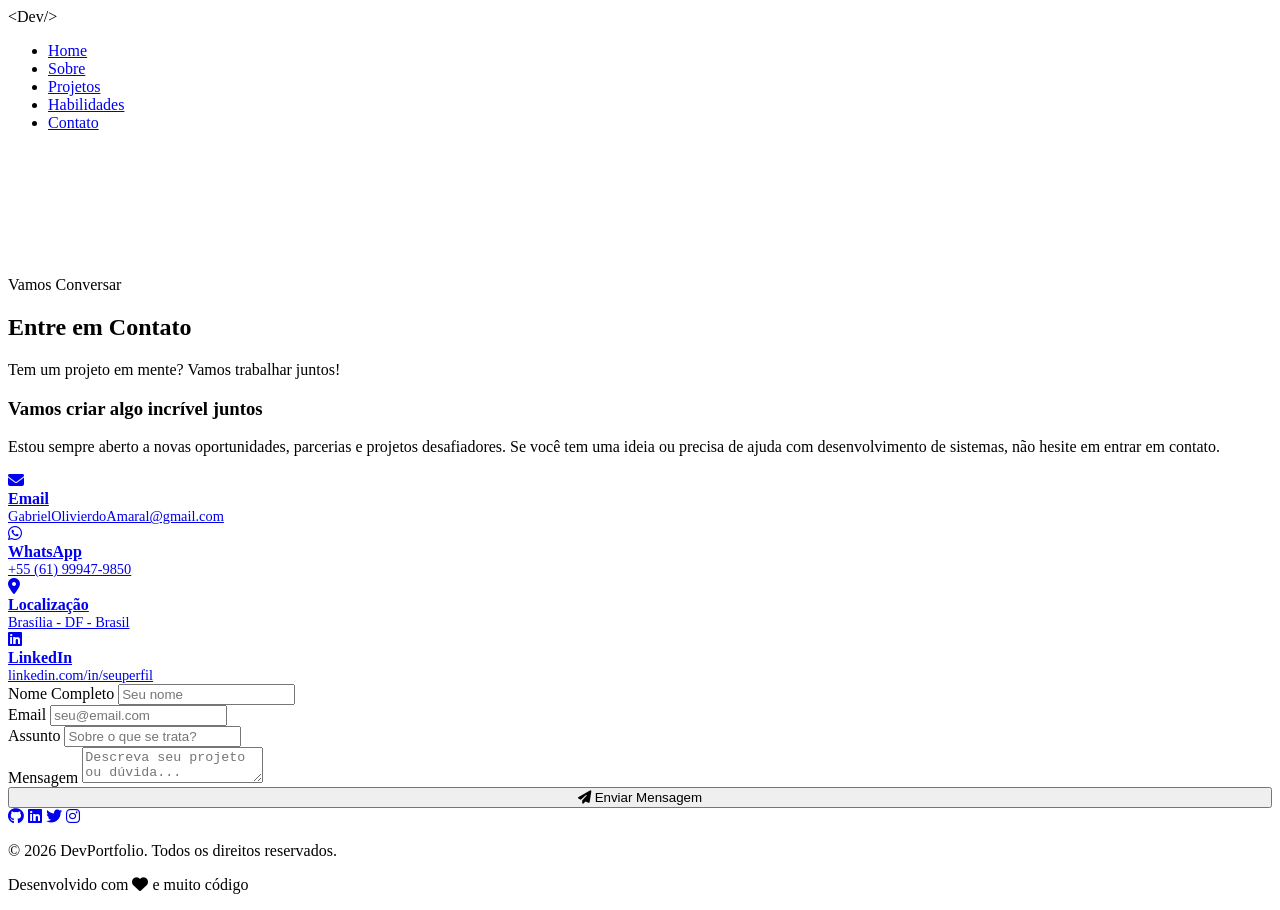
==== contato.html @ b84a5168 "Add files via upload" ====
<!DOCTYPE html>
<html lang="pt-BR">
<head>
    <meta charset="UTF-8">
    <meta name="viewport" content="width=device-width, initial-scale=1.0">
    <title>Contato | DevPortfolio</title>
    <link rel="stylesheet" href="CSS/stryle.css">
    <link rel="stylesheet" href="https://cdnjs.cloudflare.com/ajax/libs/font-awesome/6.4.0/css/all.min.css">
</head>
<body>
    <nav class="navbar">
        <div class="logo">&lt;Dev<span>/</span>&gt;</div>
        <ul class="nav-links">
            <li><a href="index.html">Home</a></li>
            <li><a href="sobre.html">Sobre</a></li>
            <li><a href="projetos.html">Projetos</a></li>
            <li><a href="habilidades.html">Habilidades</a></li>
            <li><a href="contato.html" class="active">Contato</a></li>
        </ul>
    </nav>

    <section style="padding-top: 8rem;">
        <div class="section-header">
            <span class="section-tag">Vamos Conversar</span>
            <h2 class="section-title">Entre em Contato</h2>
            <p class="section-subtitle">Tem um projeto em mente? Vamos trabalhar juntos!</p>
        </div>

        <div class="contact-container">
            <div class="contact-info">
                <h3>Vamos criar algo incrível juntos</h3>
                <p>
                    Estou sempre aberto a novas oportunidades, parcerias e projetos desafiadores. 
                    Se você tem uma ideia ou precisa de ajuda com desenvolvimento de sistemas, 
                    não hesite em entrar em contato.
                </p>

                <div class="contact-links">
                    <a href="mailto:seuemail@exemplo.com" class="contact-link">
                        <i class="fas fa-envelope"></i>
                        <div>
                            <strong>Email</strong>
                            <div style="color: var(--gray); font-size: 0.9rem;">GabrielOlivierdoAmaral@gmail.com</div>
                        </div>
                    </a>
                    
                    <a href="#" class="contact-link">
                        <i class="fab fa-whatsapp"></i>
                        <div>
                            <strong>WhatsApp</strong>
                            <div style="color: var(--gray); font-size: 0.9rem;">+55 (61) 99947-9850</div>
                        </div>
                    </a>
                    
                    <a href="#" class="contact-link">
                        <i class="fas fa-map-marker-alt"></i>
                        <div>
                            <strong>Localização</strong>
                            <div style="color: var(--gray); font-size: 0.9rem;">Brasília - DF - Brasil</div>
                        </div>
                    </a>
                    
                    <a href="#" class="contact-link">
                        <i class="fab fa-linkedin"></i>
                        <div>
                            <strong>LinkedIn</strong>
                            <div style="color: var(--gray); font-size: 0.9rem;">linkedin.com/in/seuperfil</div>
                        </div>
                    </a>
                </div>
            </div>

            <form class="contact-form" onsubmit="event.preventDefault(); alert('Mensagem enviada! (Demo)');">
                <div class="form-group">
                    <label for="nome">Nome Completo</label>
                    <input type="text" id="nome" name="nome" placeholder="Seu nome" required>
                </div>
                
                <div class="form-group">
                    <label for="email">Email</label>
                    <input type="email" id="email" name="email" placeholder="seu@email.com" required>
                </div>
                
                <div class="form-group">
                    <label for="assunto">Assunto</label>
                    <input type="text" id="assunto" name="assunto" placeholder="Sobre o que se trata?" required>
                </div>
                
                <div class="form-group">
                    <label for="mensagem">Mensagem</label>
                    <textarea id="mensagem" name="mensagem" placeholder="Descreva seu projeto ou dúvida..." required></textarea>
                </div>
                
                <button type="submit" class="btn btn-primary" style="width: 100%; justify-content: center;">
                    <i class="fas fa-paper-plane"></i> Enviar Mensagem
                </button>
            </form>
        </div>
    </section>

    <footer>
        <div class="footer-content">
            <div class="social-links">
                <a href="#"><i class="fab fa-github"></i></a>
                <a href="#"><i class="fab fa-linkedin"></i></a>
                <a href="#"><i class="fab fa-twitter"></i></a>
                <a href="#"><i class="fab fa-instagram"></i></a>
            </div>
            <p>&copy; 2026 DevPortfolio. Todos os direitos reservados.</p>
            <p>Desenvolvido com <i class="fas fa-heart" style="color: var(--accent);"></i> e muito código</p>
        </div>
    </footer>
</body>
</html>
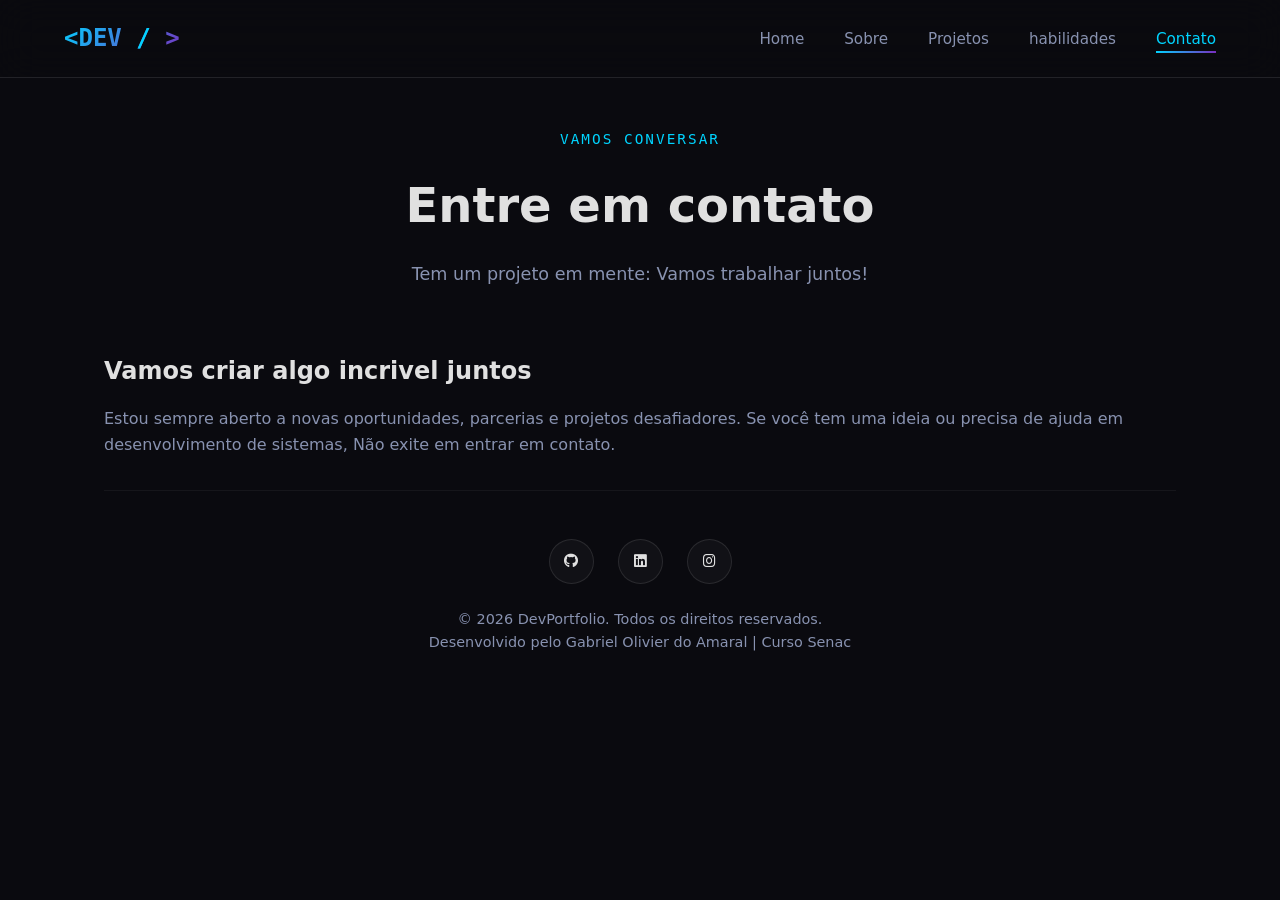
==== commit abdb3356: "Update contato.html" ====
--- a/contato.html
+++ b/contato.html
@@ -1,114 +1,54 @@
-<!DOCTYPE html>
-<html lang="pt-BR">
-<head>
-    <meta charset="UTF-8">
-    <meta name="viewport" content="width=device-width, initial-scale=1.0">
-    <title>Contato | DevPortfolio</title>
-    <link rel="stylesheet" href="CSS/stryle.css">
-    <link rel="stylesheet" href="https://cdnjs.cloudflare.com/ajax/libs/font-awesome/6.4.0/css/all.min.css">
-</head>
-<body>
+<html lang="pt-br">
+    <head>
+        <meta charset="UTF-8">
+        <title>Dev - Site pessoal - Gabriel Olivier do Amaral </title>
+        <link rel="stylesheet" href="CSS/stryle.css">
+        <link rel="stylesheet" href="https://cdnjs.cloudflare.com/ajax/libs/font-awesome/6.4.0/css/all.min.css">
+    </head>
+    <body>
+        <!--MENU DE NAVEGAÇÃO DO SITE-->
     <nav class="navbar">
-        <div class="logo">&lt;Dev<span>/</span>&gt;</div>
+        <div class="Logo"> &lt;DEV <span>/</span> ></div>
         <ul class="nav-links">
             <li><a href="index.html">Home</a></li>
             <li><a href="sobre.html">Sobre</a></li>
             <li><a href="projetos.html">Projetos</a></li>
-            <li><a href="habilidades.html">Habilidades</a></li>
-            <li><a href="contato.html" class="active">Contato</a></li>
+            <li><a href="habilidades.html">habilidades</a></li>
+            <li><a href="contato.html"  class="active">Contato</a></li>
         </ul>
     </nav>
-
     <section style="padding-top: 8rem;">
         <div class="section-header">
-            <span class="section-tag">Vamos Conversar</span>
-            <h2 class="section-title">Entre em Contato</h2>
-            <p class="section-subtitle">Tem um projeto em mente? Vamos trabalhar juntos!</p>
+            <span class="section-tag">Vamos conversar</span>
+            <h2 class="section-title">Entre em contato</h2>
+            <p class="section-subtitle">Tem um projeto em mente: Vamos trabalhar juntos!</p>
         </div>
 
-        <div class="contact-container">
-            <div class="contact-info">
-                <h3>Vamos criar algo incrível juntos</h3>
-                <p>
-                    Estou sempre aberto a novas oportunidades, parcerias e projetos desafiadores. 
-                    Se você tem uma ideia ou precisa de ajuda com desenvolvimento de sistemas, 
-                    não hesite em entrar em contato.
-                </p>
+        <div class ="contact-info" >
+            <h3>Vamos criar algo incrivel juntos</h3>
+            <p>
+                Estou sempre aberto a novas oportunidades, parcerias e projetos desafiadores.
+                Se você tem uma ideia ou precisa de ajuda em desenvolvimento de sistemas,
+                Não exite em entrar em contato.
+            </p>
+            <div class="contact-links">
+                <a href="mailto.seuemail@exemplo.com" class="contact-links">
+                    
+                </a>
 
-                <div class="contact-links">
-                    <a href="mailto:seuemail@exemplo.com" class="contact-link">
-                        <i class="fas fa-envelope"></i>
-                        <div>
-                            <strong>Email</strong>
-                            <div style="color: var(--gray); font-size: 0.9rem;">GabrielOlivierdoAmaral@gmail.com</div>
-                        </div>
-                    </a>
-                    
-                    <a href="#" class="contact-link">
-                        <i class="fab fa-whatsapp"></i>
-                        <div>
-                            <strong>WhatsApp</strong>
-                            <div style="color: var(--gray); font-size: 0.9rem;">+55 (61) 99947-9850</div>
-                        </div>
-                    </a>
-                    
-                    <a href="#" class="contact-link">
-                        <i class="fas fa-map-marker-alt"></i>
-                        <div>
-                            <strong>Localização</strong>
-                            <div style="color: var(--gray); font-size: 0.9rem;">Brasília - DF - Brasil</div>
-                        </div>
-                    </a>
-                    
-                    <a href="#" class="contact-link">
-                        <i class="fab fa-linkedin"></i>
-                        <div>
-                            <strong>LinkedIn</strong>
-                            <div style="color: var(--gray); font-size: 0.9rem;">linkedin.com/in/seuperfil</div>
-                        </div>
-                    </a>
-                </div>
             </div>
-
-            <form class="contact-form" onsubmit="event.preventDefault(); alert('Mensagem enviada! (Demo)');">
-                <div class="form-group">
-                    <label for="nome">Nome Completo</label>
-                    <input type="text" id="nome" name="nome" placeholder="Seu nome" required>
-                </div>
-                
-                <div class="form-group">
-                    <label for="email">Email</label>
-                    <input type="email" id="email" name="email" placeholder="seu@email.com" required>
-                </div>
-                
-                <div class="form-group">
-                    <label for="assunto">Assunto</label>
-                    <input type="text" id="assunto" name="assunto" placeholder="Sobre o que se trata?" required>
-                </div>
-                
-                <div class="form-group">
-                    <label for="mensagem">Mensagem</label>
-                    <textarea id="mensagem" name="mensagem" placeholder="Descreva seu projeto ou dúvida..." required></textarea>
-                </div>
-                
-                <button type="submit" class="btn btn-primary" style="width: 100%; justify-content: center;">
-                    <i class="fas fa-paper-plane"></i> Enviar Mensagem
-                </button>
-            </form>
         </div>
-    </section>
-
+    <!-- Footer -->
     <footer>
         <div class="footer-content">
             <div class="social-links">
-                <a href="#"><i class="fab fa-github"></i></a>
-                <a href="#"><i class="fab fa-linkedin"></i></a>
-                <a href="#"><i class="fab fa-twitter"></i></a>
-                <a href="#"><i class="fab fa-instagram"></i></a>
+                <a href="https://github.com/Gabriielx/"><i class="fab fa-github"></i></a>
+                <a href="https://www.linkedin.com/in/gabriel-olivier-do-amaral"><i class="fab fa-linkedin"></i></a>
+                <a href="https://www.instagram.com/gabriielxx_z/?utm_source=chatgpt.com"><i class="fab fa-instagram"></i></a>
             </div>
             <p>&copy; 2026 DevPortfolio. Todos os direitos reservados.</p>
-            <p>Desenvolvido com <i class="fas fa-heart" style="color: var(--accent);"></i> e muito código</p>
+            <p>Desenvolvido pelo Gabriel Olivier do Amaral | Curso Senac</p>
         </div>
     </footer>
-</body>
-</html>+    </body>
+</html>
--- a/CSS/stryle.css
+++ b/CSS/stryle.css
@@ -0,0 +1,809 @@
+/* ============================================
+   RESET E CONFIGURAÇÕES GLOBAIS
+   ============================================ */
+* {
+    margin: 0;
+    padding: 0;
+    box-sizing: border-box;
+}
+
+:root {
+    /* Cores principais - Tema Tech Moderno */
+    --primary: #00d4ff;
+    --secondary: #7b2cbf;
+    --accent: #ff006e;
+    --dark: #0a0a0f;
+    --darker: #050508;
+    --light: #e0e0e0;
+    --gray: #8892b0;
+    --card-bg: rgba(255, 255, 255, 0.03);
+    
+    /* Gradientes */
+    --gradient-1: linear-gradient(135deg, #00d4ff 0%, #7b2cbf 100%);
+    --gradient-2: linear-gradient(45deg, #ff006e 0%, #8338ec 100%);
+    
+    /* Fontes */
+    --font-main: 'Segoe UI', system-ui, -apple-system, sans-serif;
+    --font-mono: 'Fira Code', 'Consolas', monospace;
+    
+    /* Animações */
+    --transition: all 0.3s cubic-bezier(0.4, 0, 0.2, 1);
+}
+
+html {
+    scroll-behavior: smooth;
+}
+
+body {
+    font-family: var(--font-main);
+    background-color: var(--dark);
+    color: var(--light);
+    line-height: 1.6;
+    overflow-x: hidden;
+}
+
+/* ============================================
+   ANIMAÇÕES
+   ============================================ */
+@keyframes fadeInUp {
+    from {
+        opacity: 0;
+        transform: translateY(30px);
+    }
+    to {
+        opacity: 1;
+        transform: translateY(0);
+    }
+}
+
+@keyframes pulse {
+    0%, 100% { opacity: 1; }
+    50% { opacity: 0.5; }
+}
+
+@keyframes float {
+    0%, 100% { transform: translateY(0); }
+    50% { transform: translateY(-10px); }
+}
+
+@keyframes gradientShift {
+    0% { background-position: 0% 50%; }
+    50% { background-position: 100% 50%; }
+    100% { background-position: 0% 50%; }
+}
+
+@keyframes typing {
+    from { width: 0; }
+    to { width: 100%; }
+}
+
+@keyframes blink {
+    50% { border-color: transparent; }
+}
+
+/* ============================================
+   NAVEGAÇÃO
+   ============================================ */
+.navbar {
+    position: fixed;
+    top: 0;
+    width: 100%;
+    padding: 1.2rem 5%;
+    background: rgba(10, 10, 15, 0.9);
+    backdrop-filter: blur(20px);
+    border-bottom: 1px solid rgba(255, 255, 255, 0.1);
+    z-index: 1000;
+    display: flex;
+    justify-content: space-between;
+    align-items: center;
+    transition: var(--transition);
+}
+
+.logo {
+    font-size: 1.5rem;
+    font-weight: 700;
+    background: var(--gradient-1);
+    -webkit-background-clip: text;
+    -webkit-text-fill-color: transparent;
+    background-clip: text;
+    font-family: var(--font-mono);
+}
+
+.logo span {
+    color: var(--primary);
+    -webkit-text-fill-color: var(--primary);
+}
+
+.nav-links {
+    display: flex;
+    list-style: none;
+    gap: 2.5rem;
+}
+
+.nav-links a {
+    color: var(--gray);
+    text-decoration: none;
+    font-weight: 500;
+    font-size: 0.95rem;
+    position: relative;
+    transition: var(--transition);
+}
+
+.nav-links a::after {
+    content: '';
+    position: absolute;
+    bottom: -5px;
+    left: 0;
+    width: 0;
+    height: 2px;
+    background: var(--gradient-1);
+    transition: var(--transition);
+}
+
+.nav-links a:hover,
+.nav-links a.active {
+    color: var(--primary);
+}
+
+.nav-links a:hover::after,
+.nav-links a.active::after {
+    width: 100%;
+}
+
+/* ============================================
+   HERO SECTION
+   ============================================ */
+.hero {
+    min-height: 100vh;
+    display: flex;
+    align-items: center;
+    justify-content: center;
+    padding: 0 5%;
+    position: relative;
+    background: 
+        radial-gradient(ellipse at top, rgba(123, 44, 191, 0.15) 0%, transparent 50%),
+        radial-gradient(ellipse at bottom, rgba(0, 212, 255, 0.1) 0%, transparent 50%);
+}
+
+.hero-content {
+    text-align: center;
+    max-width: 900px;
+    animation: fadeInUp 1s ease-out;
+}
+
+.hero-badge {
+    display: inline-block;
+    padding: 0.5rem 1.5rem;
+    background: var(--card-bg);
+    border: 1px solid rgba(0, 212, 255, 0.3);
+    border-radius: 50px;
+    color: var(--primary);
+    font-family: var(--font-mono);
+    font-size: 0.85rem;
+    margin-bottom: 2rem;
+    animation: pulse 2s infinite;
+}
+
+.hero h1 {
+    font-size: clamp(2.5rem, 6vw, 4.5rem);
+    font-weight: 800;
+    margin-bottom: 1.5rem;
+    line-height: 1.1;
+}
+
+.hero h1 .highlight {
+    background: var(--gradient-1);
+    background-size: 200% 200%;
+    -webkit-background-clip: text;
+    -webkit-text-fill-color: transparent;
+    background-clip: text;
+    animation: gradientShift 3s ease infinite;
+}
+
+.typing-text {
+    font-family: var(--font-mono);
+    font-size: 1.3rem;
+    color: var(--gray);
+    margin-bottom: 2rem;
+    border-right: 2px solid var(--primary);
+    white-space: nowrap;
+    overflow: hidden;
+    display: inline-block;
+    animation: typing 3.5s steps(40, end), blink 0.75s step-end infinite;
+}
+
+.hero-description {
+    font-size: 1.1rem;
+    color: var(--gray);
+    max-width: 600px;
+    margin: 0 auto 3rem;
+}
+
+.cta-buttons {
+    display: flex;
+    gap: 1rem;
+    justify-content: center;
+    flex-wrap: wrap;
+}
+
+/* ============================================
+   BOTÕES
+   ============================================ */
+.btn {
+    padding: 1rem 2.5rem;
+    border-radius: 8px;
+    font-weight: 600;
+    text-decoration: none;
+    transition: var(--transition);
+    display: inline-flex;
+    align-items: center;
+    gap: 0.5rem;
+    font-size: 0.95rem;
+}
+
+.btn-primary {
+    background: var(--gradient-1);
+    color: white;
+    border: none;
+    position: relative;
+    overflow: hidden;
+}
+
+.btn-primary::before {
+    content: '';
+    position: absolute;
+    top: 0;
+    left: -100%;
+    width: 100%;
+    height: 100%;
+    background: linear-gradient(90deg, transparent, rgba(255,255,255,0.2), transparent);
+    transition: var(--transition);
+}
+
+.btn-primary:hover::before {
+    left: 100%;
+}
+
+.btn-primary:hover {
+    transform: translateY(-3px);
+    box-shadow: 0 10px 30px rgba(0, 212, 255, 0.3);
+}
+
+.btn-secondary {
+    background: transparent;
+    color: var(--light);
+    border: 1px solid rgba(255, 255, 255, 0.2);
+}
+
+.btn-secondary:hover {
+    border-color: var(--primary);
+    color: var(--primary);
+    transform: translateY(-3px);
+}
+
+/* ============================================
+   SEÇÕES COMUNS
+   ============================================ */
+section {
+    padding: 6rem 5%;
+    max-width: 1200px;
+    margin: 0 auto;
+}
+
+.section-header {
+    text-align: center;
+    margin-bottom: 4rem;
+}
+
+.section-tag {
+    color: var(--primary);
+    font-family: var(--font-mono);
+    font-size: 0.9rem;
+    text-transform: uppercase;
+    letter-spacing: 2px;
+    margin-bottom: 1rem;
+    display: block;
+}
+
+.section-title {
+    font-size: clamp(2rem, 4vw, 3rem);
+    font-weight: 700;
+    margin-bottom: 1rem;
+}
+
+.section-subtitle {
+    color: var(--gray);
+    font-size: 1.1rem;
+    max-width: 600px;
+    margin: 0 auto;
+}
+
+/* ============================================
+   CARDS
+   ============================================ */
+.cards-grid {
+    display: grid;
+    grid-template-columns: repeat(auto-fit, minmax(300px, 1fr));
+    gap: 2rem;
+}
+
+.card {
+    background: var(--card-bg);
+    border: 1px solid rgba(255, 255, 255, 0.05);
+    border-radius: 16px;
+    padding: 2rem;
+    transition: var(--transition);
+    position: relative;
+    overflow: hidden;
+}
+
+.card::before {
+    content: '';
+    position: absolute;
+    top: 0;
+    left: 0;
+    width: 100%;
+    height: 3px;
+    background: var(--gradient-1);
+    transform: scaleX(0);
+    transform-origin: left;
+    transition: var(--transition);
+}
+
+.card:hover {
+    transform: translateY(-5px);
+    border-color: rgba(0, 212, 255, 0.2);
+    box-shadow: 0 20px 40px rgba(0, 0, 0, 0.3);
+}
+
+.card:hover::before {
+    transform: scaleX(1);
+}
+
+.card-icon {
+    width: 60px;
+    height: 60px;
+    background: var(--gradient-1);
+    border-radius: 12px;
+    display: flex;
+    align-items: center;
+    justify-content: center;
+    font-size: 1.5rem;
+    margin-bottom: 1.5rem;
+}
+
+.card h3 {
+    font-size: 1.3rem;
+    margin-bottom: 1rem;
+    color: var(--light);
+}
+
+.card p {
+    color: var(--gray);
+    font-size: 0.95rem;
+    line-height: 1.7;
+}
+
+/* ============================================
+   HABILIDADES
+   ============================================ */
+.skills-container {
+    display: grid;
+    grid-template-columns: repeat(auto-fit, minmax(250px, 1fr));
+    gap: 2rem;
+}
+
+.skill-category {
+    background: var(--card-bg);
+    border-radius: 16px;
+    padding: 2rem;
+    border: 1px solid rgba(255, 255, 255, 0.05);
+}
+
+.skill-category h3 {
+    color: var(--primary);
+    font-family: var(--font-mono);
+    font-size: 1.1rem;
+    margin-bottom: 1.5rem;
+    display: flex;
+    align-items: center;
+    gap: 0.5rem;
+}
+
+.skill-list {
+    display: flex;
+    flex-direction: column;
+    gap: 1rem;
+}
+
+.skill-item {
+    display: flex;
+    justify-content: space-between;
+    align-items: center;
+}
+
+.skill-name {
+    color: var(--light);
+    font-size: 0.95rem;
+}
+
+.skill-bar {
+    width: 100px;
+    height: 6px;
+    background: rgba(255, 255, 255, 0.1);
+    border-radius: 3px;
+    overflow: hidden;
+}
+
+.skill-progress {
+    height: 100%;
+    background: var(--gradient-1);
+    border-radius: 3px;
+    transition: width 1s ease;
+}
+
+/* ============================================
+   PROJETOS
+   ============================================ */
+.projects-grid {
+    display: grid;
+    grid-template-columns: repeat(auto-fit, minmax(350px, 1fr));
+    gap: 2rem;
+}
+
+.project-card {
+    background: var(--card-bg);
+    border-radius: 16px;
+    overflow: hidden;
+    border: 1px solid rgba(255, 255, 255, 0.05);
+    transition: var(--transition);
+}
+
+.project-card:hover {
+    transform: translateY(-10px);
+    box-shadow: 0 30px 60px rgba(0, 0, 0, 0.4);
+}
+
+.project-image {
+    height: 200px;
+    background: var(--gradient-2);
+    display: flex;
+    align-items: center;
+    justify-content: center;
+    font-size: 3rem;
+    position: relative;
+    overflow: hidden;
+}
+
+.project-image::after {
+    content: '';
+    position: absolute;
+    top: 0;
+    left: 0;
+    width: 100%;
+    height: 100%;
+    background: linear-gradient(to bottom, transparent 0%, var(--dark) 100%);
+}
+
+.project-content {
+    padding: 1.5rem;
+}
+
+.project-tags {
+    display: flex;
+    gap: 0.5rem;
+    flex-wrap: wrap;
+    margin-bottom: 1rem;
+}
+
+.tag {
+    padding: 0.3rem 0.8rem;
+    background: rgba(0, 212, 255, 0.1);
+    color: var(--primary);
+    border-radius: 20px;
+    font-size: 0.75rem;
+    font-family: var(--font-mono);
+}
+
+.project-content h3 {
+    font-size: 1.2rem;
+    margin-bottom: 0.5rem;
+}
+
+.project-content p {
+    color: var(--gray);
+    font-size: 0.9rem;
+    margin-bottom: 1rem;
+}
+
+.project-links {
+    display: flex;
+    gap: 1rem;
+}
+
+.project-links a {
+    color: var(--light);
+    text-decoration: none;
+    font-size: 0.9rem;
+    display: flex;
+    align-items: center;
+    gap: 0.3rem;
+    transition: var(--transition);
+}
+
+.project-links a:hover {
+    color: var(--primary);
+}
+
+/* ============================================
+   SOBRE / TIMELINE
+   ============================================ */
+.about-content {
+    display: grid;
+    grid-template-columns: 1fr 1fr;
+    gap: 4rem;
+    align-items: center;
+}
+
+.about-text {
+    animation: fadeInUp 1s ease-out;
+}
+
+.about-text h2 {
+    font-size: 2rem;
+    margin-bottom: 1.5rem;
+    line-height: 1.3;
+}
+
+.about-text p {
+    color: var(--gray);
+    margin-bottom: 1.5rem;
+    font-size: 1.05rem;
+}
+
+.stats {
+    display: grid;
+    grid-template-columns: repeat(3, 1fr);
+    gap: 2rem;
+    margin-top: 2rem;
+}
+
+.stat-item {
+    text-align: center;
+}
+
+.stat-number {
+    font-size: 2.5rem;
+    font-weight: 700;
+    background: var(--gradient-1);
+    -webkit-background-clip: text;
+    -webkit-text-fill-color: transparent;
+    background-clip: text;
+}
+
+.stat-label {
+    color: var(--gray);
+    font-size: 0.9rem;
+    margin-top: 0.5rem;
+}
+
+.about-image {
+    position: relative;
+    animation: float 6s ease-in-out infinite;
+}
+
+.code-block {
+    background: var(--darker);
+    border-radius: 12px;
+    padding: 2rem;
+    border: 1px solid rgba(255, 255, 255, 0.1);
+    font-family: var(--font-mono);
+    font-size: 0.9rem;
+    line-height: 1.8;
+}
+
+.code-line {
+    display: block;
+}
+
+.code-keyword { color: #ff006e; }
+.code-function { color: #00d4ff; }
+.code-string { color: #7ee787; }
+.code-comment { color: var(--gray); }
+
+/* ============================================
+   CONTATO
+   ============================================ */
+.contact-container {
+    display: grid;
+    grid-template-columns: 1fr 1fr;
+    gap: 4rem;
+}
+
+.contact-info h3 {
+    font-size: 1.5rem;
+    margin-bottom: 1rem;
+}
+
+.contact-info p {
+    color: var(--gray);
+    margin-bottom: 2rem;
+}
+
+.contact-links {
+    display: flex;
+    flex-direction: column;
+    gap: 1rem;
+}
+
+.contact-link {
+    display: flex;
+    align-items: center;
+    gap: 1rem;
+    padding: 1rem;
+    background: var(--card-bg);
+    border-radius: 12px;
+    text-decoration: none;
+    color: var(--light);
+    transition: var(--transition);
+    border: 1px solid rgba(255, 255, 255, 0.05);
+}
+
+.contact-link:hover {
+    border-color: var(--primary);
+    transform: translateX(10px);
+}
+
+.contact-link i {
+    width: 40px;
+    height: 40px;
+    background: var(--gradient-1);
+    border-radius: 10px;
+    display: flex;
+    align-items: center;
+    justify-content: center;
+}
+
+.contact-form {
+    background: var(--card-bg);
+    padding: 2rem;
+    border-radius: 16px;
+    border: 1px solid rgba(255, 255, 255, 0.05);
+}
+
+.form-group {
+    margin-bottom: 1.5rem;
+}
+
+.form-group label {
+    display: block;
+    margin-bottom: 0.5rem;
+    color: var(--gray);
+    font-size: 0.9rem;
+}
+
+.form-group input,
+.form-group textarea {
+    width: 100%;
+    padding: 1rem;
+    background: var(--darker);
+    border: 1px solid rgba(255, 255, 255, 0.1);
+    border-radius: 8px;
+    color: var(--light);
+    font-family: inherit;
+    transition: var(--transition);
+}
+
+.form-group input:focus,
+.form-group textarea:focus {
+    outline: none;
+    border-color: var(--primary);
+}
+
+.form-group textarea {
+    min-height: 120px;
+    resize: vertical;
+}
+
+/* ============================================
+   FOOTER
+   ============================================ */
+footer {
+    text-align: center;
+    padding: 3rem 5%;
+    border-top: 1px solid rgba(255, 255, 255, 0.05);
+    color: var(--gray);
+    font-size: 0.9rem;
+}
+
+.footer-content {
+    max-width: 1200px;
+    margin: 0 auto;
+}
+
+.social-links {
+    display: flex;
+    justify-content: center;
+    gap: 1.5rem;
+    margin-bottom: 1.5rem;
+}
+
+.social-links a {
+    width: 45px;
+    height: 45px;
+    background: var(--card-bg);
+    border-radius: 50%;
+    display: flex;
+    align-items: center;
+    justify-content: center;
+    color: var(--light);
+    text-decoration: none;
+    transition: var(--transition);
+    border: 1px solid rgba(255, 255, 255, 0.1);
+}
+
+.social-links a:hover {
+    background: var(--gradient-1);
+    transform: translateY(-5px);
+    border-color: transparent;
+}
+
+/* ============================================
+   RESPONSIVIDADE
+   ============================================ */
+@media (max-width: 768px) {
+    .navbar {
+        padding: 1rem 5%;
+    }
+    
+    .nav-links {
+        gap: 1.2rem;
+        font-size: 0.9rem;
+    }
+    
+    .about-content,
+    .contact-container {
+        grid-template-columns: 1fr;
+        gap: 2rem;
+    }
+    
+    .stats {
+        grid-template-columns: 1fr;
+        gap: 1rem;
+    }
+    
+    .projects-grid {
+        grid-template-columns: 1fr;
+    }
+    
+    .hero h1 {
+        font-size: 2.5rem;
+    }
+    
+    .typing-text {
+        font-size: 1rem;
+        white-space: normal;
+        border: none;
+        animation: none;
+    }
+}
+
+/* ============================================
+   SCROLLBAR PERSONALIZADA
+   ============================================ */
+::-webkit-scrollbar {
+    width: 10px;
+}
+
+::-webkit-scrollbar-track {
+    background: var(--darker);
+}
+
+::-webkit-scrollbar-thumb {
+    background: var(--gradient-1);
+    border-radius: 5px;
+}
+
+::-webkit-scrollbar-thumb:hover {
+    background: var(--primary);
+}
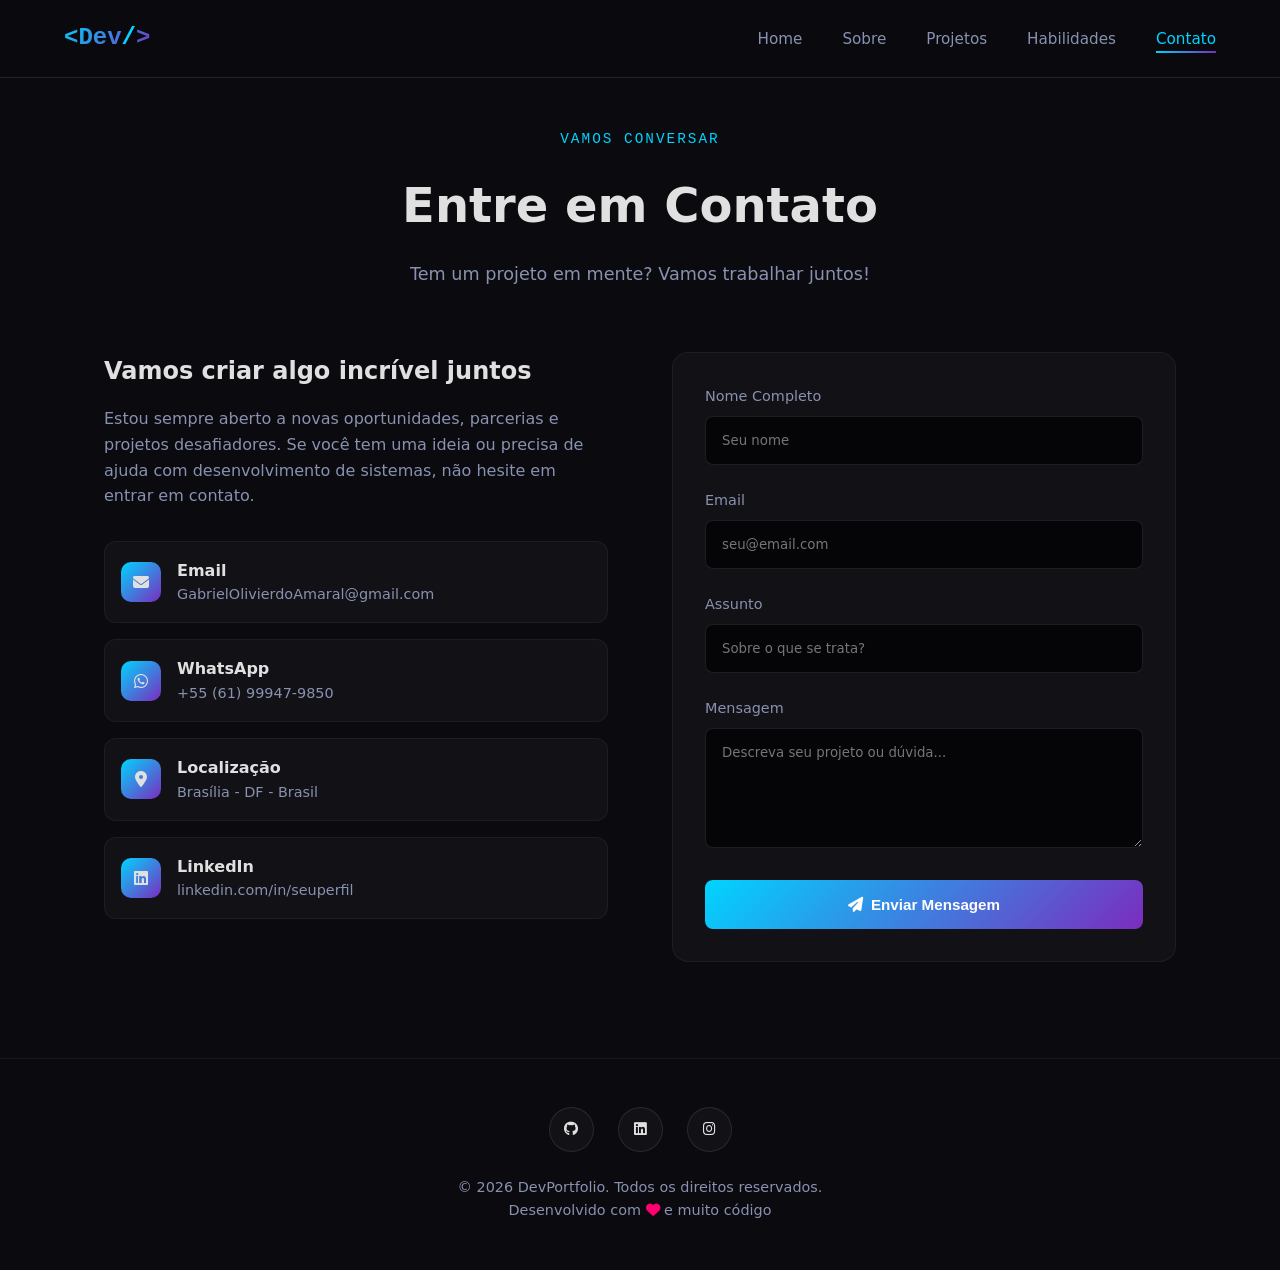
==== commit 3598c7d4: "Update contato.html" ====
--- a/contato.html
+++ b/contato.html
@@ -1,44 +1,103 @@
-<html lang="pt-br">
-    <head>
-        <meta charset="UTF-8">
-        <title>Dev - Site pessoal - Gabriel Olivier do Amaral </title>
-        <link rel="stylesheet" href="CSS/stryle.css">
-        <link rel="stylesheet" href="https://cdnjs.cloudflare.com/ajax/libs/font-awesome/6.4.0/css/all.min.css">
-    </head>
-    <body>
-        <!--MENU DE NAVEGAÇÃO DO SITE-->
+<!DOCTYPE html>
+<html lang="pt-BR">
+<head>
+    <meta charset="UTF-8">
+    <meta name="viewport" content="width=device-width, initial-scale=1.0">
+    <title>Contato | DevPortfolio</title>
+    <link rel="stylesheet" href="CSS/stryle.css">
+    <link rel="stylesheet" href="https://cdnjs.cloudflare.com/ajax/libs/font-awesome/6.4.0/css/all.min.css">
+</head>
+<body>
     <nav class="navbar">
-        <div class="Logo"> &lt;DEV <span>/</span> ></div>
+        <div class="logo">&lt;Dev<span>/</span>&gt;</div>
         <ul class="nav-links">
             <li><a href="index.html">Home</a></li>
             <li><a href="sobre.html">Sobre</a></li>
             <li><a href="projetos.html">Projetos</a></li>
-            <li><a href="habilidades.html">habilidades</a></li>
-            <li><a href="contato.html"  class="active">Contato</a></li>
+            <li><a href="habilidades.html">Habilidades</a></li>
+            <li><a href="contato.html" class="active">Contato</a></li>
         </ul>
     </nav>
+
     <section style="padding-top: 8rem;">
         <div class="section-header">
-            <span class="section-tag">Vamos conversar</span>
-            <h2 class="section-title">Entre em contato</h2>
-            <p class="section-subtitle">Tem um projeto em mente: Vamos trabalhar juntos!</p>
+            <span class="section-tag">Vamos Conversar</span>
+            <h2 class="section-title">Entre em Contato</h2>
+            <p class="section-subtitle">Tem um projeto em mente? Vamos trabalhar juntos!</p>
         </div>
 
-        <div class ="contact-info" >
-            <h3>Vamos criar algo incrivel juntos</h3>
-            <p>
-                Estou sempre aberto a novas oportunidades, parcerias e projetos desafiadores.
-                Se você tem uma ideia ou precisa de ajuda em desenvolvimento de sistemas,
-                Não exite em entrar em contato.
-            </p>
-            <div class="contact-links">
-                <a href="mailto.seuemail@exemplo.com" class="contact-links">
+        <div class="contact-container">
+            <div class="contact-info">
+                <h3>Vamos criar algo incrível juntos</h3>
+                <p>
+                    Estou sempre aberto a novas oportunidades, parcerias e projetos desafiadores. 
+                    Se você tem uma ideia ou precisa de ajuda com desenvolvimento de sistemas, 
+                    não hesite em entrar em contato.
+                </p>
+
+                <div class="contact-links">
+                    <a href="mailto:seuemail@exemplo.com" class="contact-link">
+                        <i class="fas fa-envelope"></i>
+                        <div>
+                            <strong>Email</strong>
+                            <div style="color: var(--gray); font-size: 0.9rem;">GabrielOlivierdoAmaral@gmail.com</div>
+                        </div>
+                    </a>
                     
-                </a>
+                    <a href="#" class="contact-link">
+                        <i class="fab fa-whatsapp"></i>
+                        <div>
+                            <strong>WhatsApp</strong>
+                            <div style="color: var(--gray); font-size: 0.9rem;">+55 (61) 99947-9850</div>
+                        </div>
+                    </a>
+                    
+                    <a href="#" class="contact-link">
+                        <i class="fas fa-map-marker-alt"></i>
+                        <div>
+                            <strong>Localização</strong>
+                            <div style="color: var(--gray); font-size: 0.9rem;">Brasília - DF - Brasil</div>
+                        </div>
+                    </a>
+                    
+                    <a href="#" class="contact-link">
+                        <i class="fab fa-linkedin"></i>
+                        <div>
+                            <strong>LinkedIn</strong>
+                            <div style="color: var(--gray); font-size: 0.9rem;">linkedin.com/in/seuperfil</div>
+                        </div>
+                    </a>
+                </div>
+            </div>
 
-            </div>
+            <form class="contact-form" onsubmit="event.preventDefault(); alert('Mensagem enviada! (Demo)');">
+                <div class="form-group">
+                    <label for="nome">Nome Completo</label>
+                    <input type="text" id="nome" name="nome" placeholder="Seu nome" required>
+                </div>
+                
+                <div class="form-group">
+                    <label for="email">Email</label>
+                    <input type="email" id="email" name="email" placeholder="seu@email.com" required>
+                </div>
+                
+                <div class="form-group">
+                    <label for="assunto">Assunto</label>
+                    <input type="text" id="assunto" name="assunto" placeholder="Sobre o que se trata?" required>
+                </div>
+                
+                <div class="form-group">
+                    <label for="mensagem">Mensagem</label>
+                    <textarea id="mensagem" name="mensagem" placeholder="Descreva seu projeto ou dúvida..." required></textarea>
+                </div>
+                
+                <button type="submit" class="btn btn-primary" style="width: 100%; justify-content: center;">
+                    <i class="fas fa-paper-plane"></i> Enviar Mensagem
+                </button>
+            </form>
         </div>
-    <!-- Footer -->
+    </section>
+
     <footer>
         <div class="footer-content">
             <div class="social-links">
@@ -47,8 +106,8 @@
                 <a href="https://www.instagram.com/gabriielxx_z/?utm_source=chatgpt.com"><i class="fab fa-instagram"></i></a>
             </div>
             <p>&copy; 2026 DevPortfolio. Todos os direitos reservados.</p>
-            <p>Desenvolvido pelo Gabriel Olivier do Amaral | Curso Senac</p>
+            <p>Desenvolvido com <i class="fas fa-heart" style="color: var(--accent);"></i> e muito código</p>
         </div>
     </footer>
-    </body>
+</body>
 </html>
